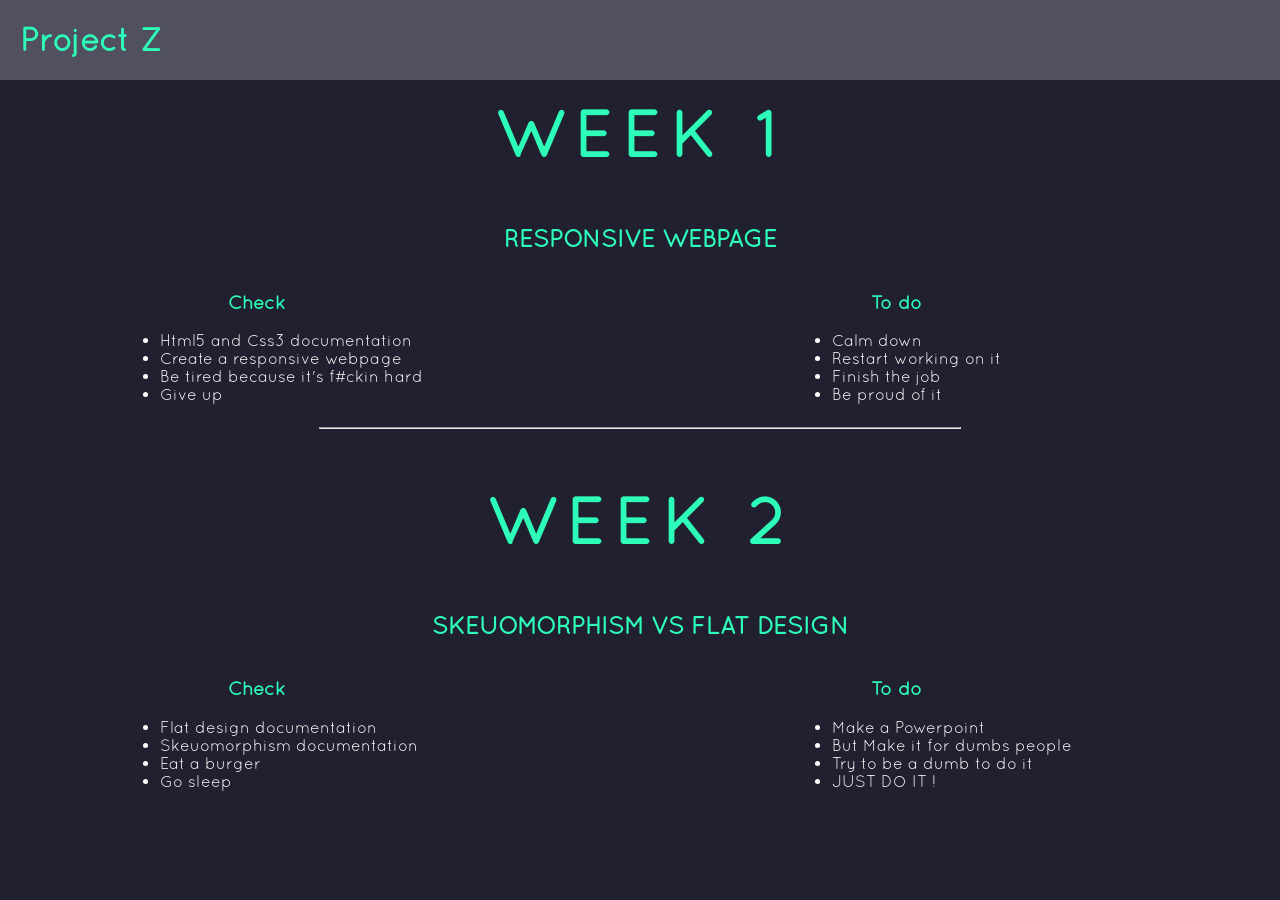
==== Todolist.html @ b5bbe8c1 "Initial commit" ====
<!DOCTYPE html>
<html>
    <head>
        <link rel="stylesheet" href="Todolist.css">
        <meta charset="utf-8">
        <title>To do List</title>
    </head>
    <body>
        <header>
            <h1>Project Z</h1>
        </header>

        <section>
            <h1>WEEK 1</h1>
            <h2>RESPONSIVE WEBPAGE</h2>
            <subsection>
                <subsubsubsection class="check">
                    <h3>Check</h3>
                    <ul>
                        <li>Html5 and Css3 documentation</li>
                        <li>Create a responsive webpage</li>
                        <li>Be tired because it's f#ckin hard</li>
                        <li>Give up</li>
                    </ul>
                </subsubsubsection>
                <subsubsubsection class="todo">
                    <h3>To do</h3>
                    <ul>
                        <li>Calm down</li>
                        <li>Restart working on it</li>
                        <li>Finish the job</li>
                        <li>Be proud of it</li>
                    </ul>
                </subsubsubsection>
            </subsection>
            <hr/>
            <h1>WEEK 2</h2>
            <h2>SKEUOMORPHISM VS FLAT DESIGN</h2>
            <subsection>
                <subsubsubsection class="check">
                    <h3>Check</h3>
                    <ul>
                        <li>Flat design documentation</li>
                        <li>Skeuomorphism documentation</li>
                        <li>Eat a burger</li>
                        <li>Go sleep</li>
                    </ul>
                </subsubsubsection>
                <subsubsubsection class="todo">
                    <h3>To do</h3>
                    <ul>
                        <li>Make a Powerpoint</li>
                        <li>But Make it for dumbs people</li>
                        <li>Try to be a dumb to do it</li>
                        <li>JUST DO IT !</li>
                    </ul>
                </subsubsubsection>
            </subsection>
        </section>
        <footer></footer>
</html>
---- Todolist.css ----
@font-face {
  font-family: 'Quicksand-Regular';
  src: url('Quicksand-Regular.otf');
}
@font-face {
  font-family: 'Quicksand-Light';
  src: url('Quicksand-Light.otf');
}

body
{
    font-family: 'Quicksand-Regular' ,sans-serif;
    margin: 0px auto;
    color: #2dfdb9;
    background-color: #202030;
}

header
{
    background-color: #505060;
    position: fixed;
    width: 100%;
    top: 0px;
    margin: 0px auto;
    padding-left: 20px;
}

section
{
    margin-top: 6em;
}

section > h1
{
    text-align: center;
    letter-spacing: 10px;
    font-size: 4em;
}

h2
{
    text-align: center;
}

h3
{
    text-align: center;
    width: 80%;
}

ul
{
    width: 80%;
    padding-left: 10em;
    color: white;
}

subsubsubsection.todo > ul
{
    padding-left: 12em;
}

subsection
{
    display:flex;
}


.todo, .check
{
    width:100%;
}

hr
{
    width: 50%;
}





/*color: #2DFDB9 ;*/
/*
h1{
  font-family: 'Quicksand-Regular' ,sans-serif;
  font-size: 2em;
  text-align: left;
  color: #2DFDB9 ;
  background-color: rgb(50, 50, 60);
  width: 100%;
  height: 2em;
  top: 0px;
  margin: 0px auto;
  padding-top: 2%;
  position: fixed;
}

nav{
  margin-top: 12em;
}

p{
  font-family: 'Quicksand-Regular' ,sans-serif;
  font-size: 4em;
  letter-spacing: 10px;
  text-align: center;
  color: #2DFDB9 ;
}

h2 {
  font-family: 'Quicksand-light' ,sans-serif;
  font-size: 2em;
  color: #2DFDB9 ;
  text-align: center;
}

p {
  font-family: 'Quicksand-Regular' ,sans-serif;
  font-size: 2em;
  color: #2DFDB9 ;
;
}

section {
}

ul {
  font-family: 'Quicksand-Regular' ,sans-serif;
  color: white;
}
#Week2{
  font-family: 'Quicksand-Regular' ,sans-serif;
  font-size: 4em;
  letter-spacing: 10px;
  text-align: center;
  color: #2DFDB9 ;
}

body {
  margin: 0;
  padding: 0;
  background-color: rgb(20, 20, 30);
}

h3 {
	margin: margin-center
  	color: #ff0000
}

*/
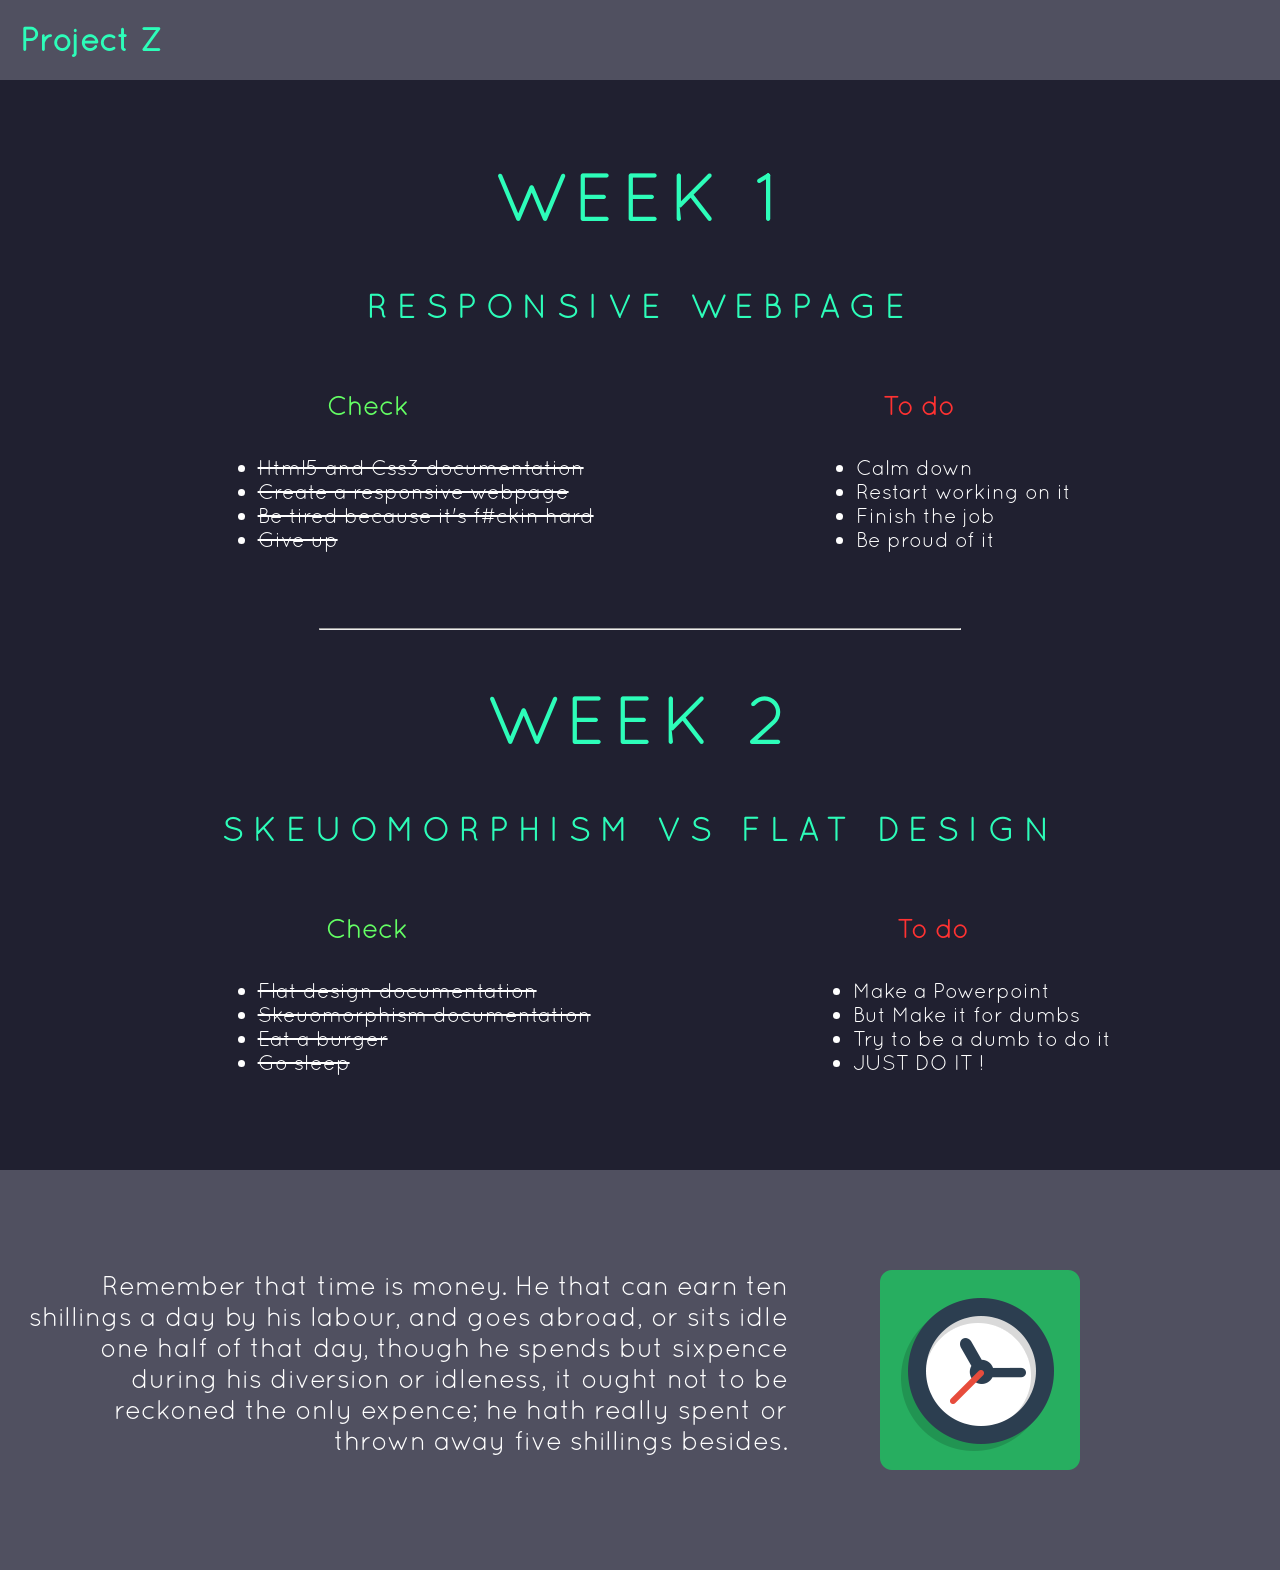
==== commit 59a95da4: "2nd commit" ====
--- a/Todolist.html
+++ b/Todolist.html
@@ -4,6 +4,7 @@
         <link rel="stylesheet" href="Todolist.css">
         <meta charset="utf-8">
         <title>To do List</title>
+        <script type="text/javascript" src="Todolist.js"></script>
     </head>
     <body>
         <header>
@@ -11,51 +12,55 @@
         </header>
 
         <section>
-            <h1>WEEK 1</h1>
-            <h2>RESPONSIVE WEBPAGE</h2>
-            <subsection>
-                <subsubsubsection class="check">
-                    <h3>Check</h3>
+            <h2>WEEK 1</h2>
+            <h3>RESPONSIVE WEBPAGE</h3>
+                <article class="check">
+                    <h4>Check</h4>
                     <ul>
                         <li>Html5 and Css3 documentation</li>
                         <li>Create a responsive webpage</li>
                         <li>Be tired because it's f#ckin hard</li>
                         <li>Give up</li>
                     </ul>
-                </subsubsubsection>
-                <subsubsubsection class="todo">
-                    <h3>To do</h3>
+                </article class="check">
+                <article class="todo">
+                    <h4>To do</h4>
                     <ul>
                         <li>Calm down</li>
                         <li>Restart working on it</li>
                         <li>Finish the job</li>
                         <li>Be proud of it</li>
                     </ul>
-                </subsubsubsection>
-            </subsection>
-            <hr/>
-            <h1>WEEK 2</h2>
-            <h2>SKEUOMORPHISM VS FLAT DESIGN</h2>
-            <subsection>
-                <subsubsubsection class="check">
-                    <h3>Check</h3>
+                </article class="todo">
+            <hr>
+            <h2>WEEK 2</h2>
+            <h3>SKEUOMORPHISM VS FLAT DESIGN</h3>
+                <article class="check">
+                    <h4>Check</h4>
                     <ul>
                         <li>Flat design documentation</li>
                         <li>Skeuomorphism documentation</li>
                         <li>Eat a burger</li>
                         <li>Go sleep</li>
                     </ul>
-                </subsubsubsection>
-                <subsubsubsection class="todo">
-                    <h3>To do</h3>
+                </article class="check">
+                <article class="todo">
+                    <h4>To do</h4>
                     <ul>
                         <li>Make a Powerpoint</li>
-                        <li>But Make it for dumbs people</li>
+                        <li>But Make it for dumbs</li>
                         <li>Try to be a dumb to do it</li>
                         <li>JUST DO IT !</li>
                     </ul>
-                </subsubsubsection>
-            </subsection>
+                </article class="todo">
         </section>
-        <footer></footer>
+        <footer>
+          <img src="time.png" alt="horloge">
+          <p>Remember that time is money.
+            He that can earn ten shillings a day by his labour, and goes abroad,
+            or sits idle one half of that day, though he spends but sixpence
+            during his diversion or idleness, it ought not to be reckoned the only expence;
+            he hath really spent or thrown away five shillings besides.
+          </p>
+        </footer>
 </html>
--- a/Todolist.css
+++ b/Todolist.css
@@ -27,48 +27,67 @@
 
 section
 {
-    margin-top: 6em;
+    margin-top: 10em;
 }
 
-section > h1
+section  h2
 {
+    font-family: 'Quicksand-Light';
     text-align: center;
     letter-spacing: 10px;
     font-size: 4em;
 }
 
-h2
+h3
 {
+    font-family: 'Quicksand-Light';
+    font-size: 2em;
+    letter-spacing: 10px;
     text-align: center;
 }
 
-h3
+h4
 {
+    font-family: 'Quicksand-Light';
     text-align: center;
     width: 80%;
+    font-size: 1.6em;
+}
+
+article.check  h4
+{
+  color: rgb(100, 255, 100);
+}
+
+article.todo  h4
+{
+  color: rgb(255, 50, 50);
 }
 
 ul
 {
-    width: 80%;
-    padding-left: 10em;
+    width: auto;
     color: white;
+    font-size: 1.3em;
 }
 
-subsubsubsection.todo > ul
+article.check  ul
 {
-    padding-left: 12em;
+  text-decoration:line-through;
 }
 
-subsection
+article.todo  ul
 {
-    display:flex;
+    width: auto;
 }
-
 
 .todo, .check
 {
-    width:100%;
+    display: inline-block;
+    width: auto;
+    align-items: center;
+    margin-bottom: 3em;
+    margin-left: 17%;
 }
 
 hr
@@ -76,13 +95,30 @@
     width: 50%;
 }
 
+footer {
+  height: 400px;
+  background-color: #505060;
+}
 
+p {
+  padding-top: 100px;
+  width: 60%;
+  text-align: right;
+  margin-left: 20px;
+  color: white;
+  font-size: 20pt;
+}
 
+img {
+  float: right;
+  margin-top: 100px;
+  margin-right: 200px;
+}
 
 
 /*color: #2DFDB9 ;*/
 /*
-h1{
+h1{s
   font-family: 'Quicksand-Regular' ,sans-serif;
   font-size: 2em;
   text-align: left;
@@ -149,4 +185,3 @@
 }
 
 */
-
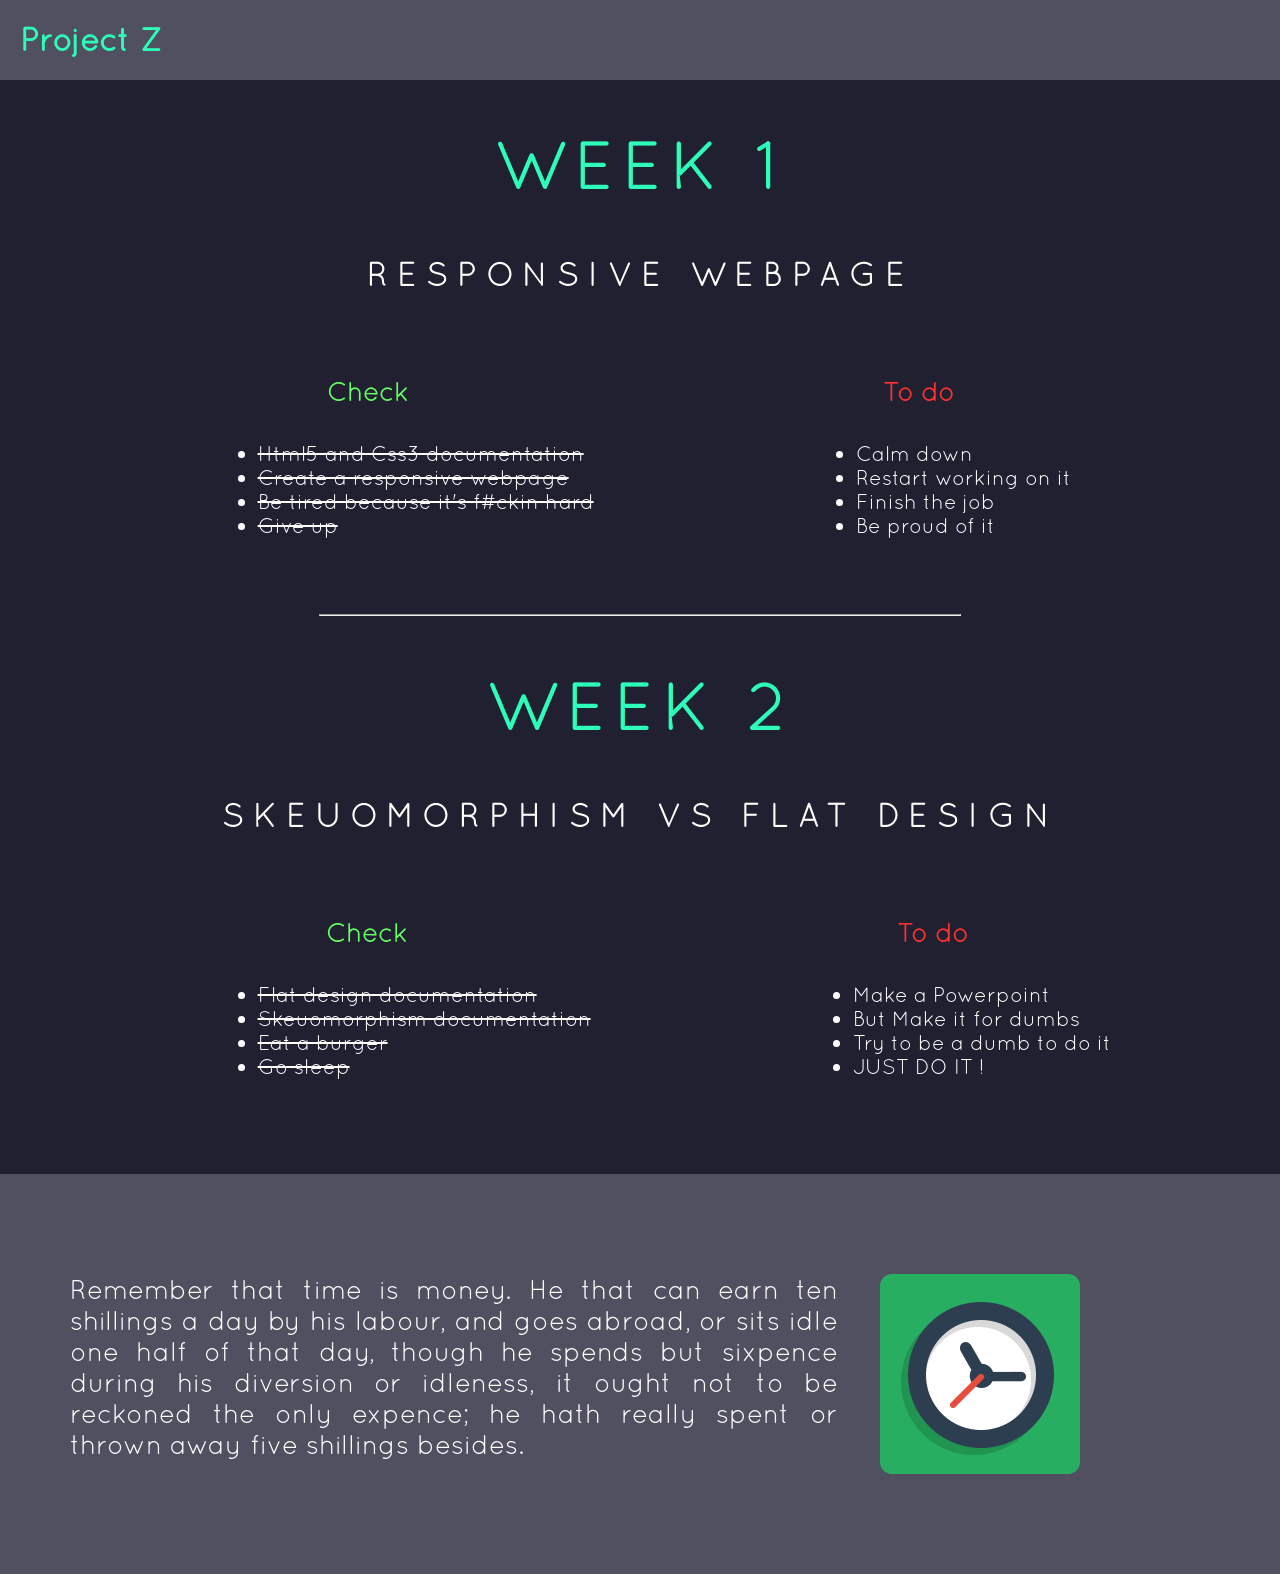
==== commit ec86cddc: "3 commit" ====
--- a/Todolist.html
+++ b/Todolist.html
@@ -4,7 +4,6 @@
         <link rel="stylesheet" href="Todolist.css">
         <meta charset="utf-8">
         <title>To do List</title>
-        <script type="text/javascript" src="Todolist.js"></script>
     </head>
     <body>
         <header>
@@ -22,7 +21,7 @@
                         <li>Be tired because it's f#ckin hard</li>
                         <li>Give up</li>
                     </ul>
-                </article class="check">
+                </article>
                 <article class="todo">
                     <h4>To do</h4>
                     <ul>
@@ -31,7 +30,7 @@
                         <li>Finish the job</li>
                         <li>Be proud of it</li>
                     </ul>
-                </article class="todo">
+                </article>
             <hr>
             <h2>WEEK 2</h2>
             <h3>SKEUOMORPHISM VS FLAT DESIGN</h3>
@@ -43,7 +42,7 @@
                         <li>Eat a burger</li>
                         <li>Go sleep</li>
                     </ul>
-                </article class="check">
+                </article>
                 <article class="todo">
                     <h4>To do</h4>
                     <ul>
@@ -52,7 +51,7 @@
                         <li>Try to be a dumb to do it</li>
                         <li>JUST DO IT !</li>
                     </ul>
-                </article class="todo">
+                </article>
         </section>
         <footer>
           <img src="time.png" alt="horloge">
--- a/Todolist.css
+++ b/Todolist.css
@@ -27,10 +27,10 @@
 
 section
 {
-    margin-top: 10em;
+    margin-top: 8em;
 }
 
-section  h2
+h2
 {
     font-family: 'Quicksand-Light';
     text-align: center;
@@ -44,6 +44,8 @@
     font-size: 2em;
     letter-spacing: 10px;
     text-align: center;
+    color: white;
+    margin-bottom: 50px;
 }
 
 h4
@@ -103,10 +105,11 @@
 p {
   padding-top: 100px;
   width: 60%;
-  text-align: right;
-  margin-left: 20px;
+  text-align: justify;
+  margin-left: 70px;
   color: white;
   font-size: 20pt;
+
 }
 
 img {
@@ -114,7 +117,6 @@
   margin-top: 100px;
   margin-right: 200px;
 }
-
 
 /*color: #2DFDB9 ;*/
 /*
